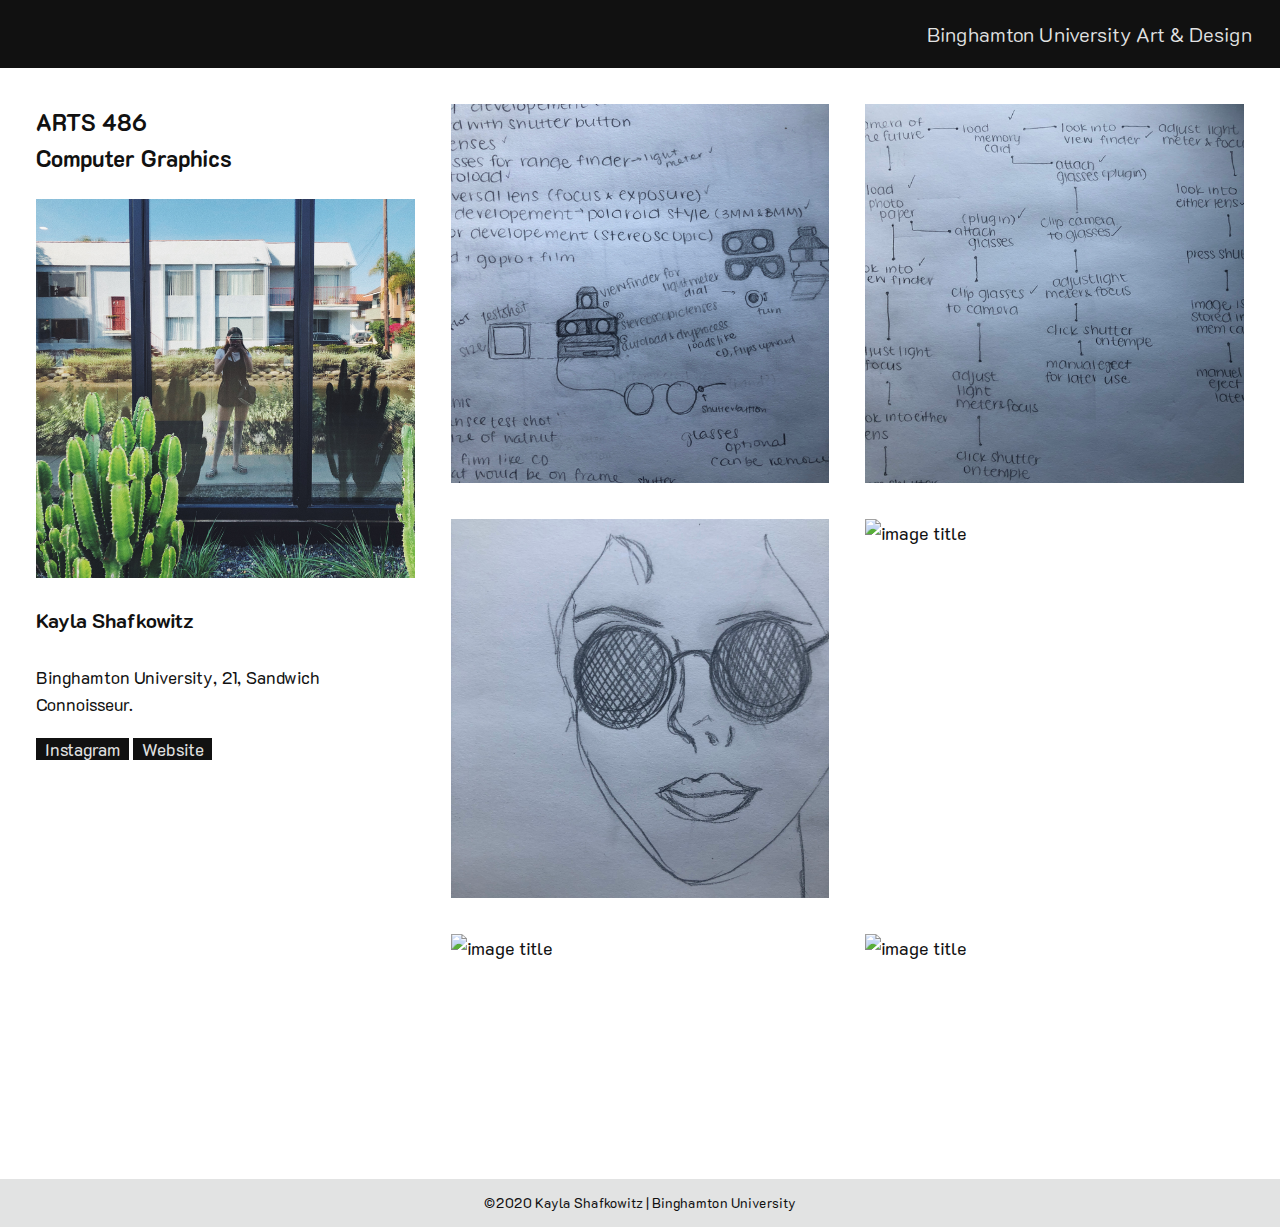
==== index.html @ 1d887729 "summary" ====
<!doctype html>
<html lang="en">
	<head>
		<meta charset="utf-8">
    <meta name="viewport" content="width=device-width, initial-scale=1.0">
		<title>ARTS 486 Journal | Kayla Shafkowitz</title>
		<link rel="stylesheet" href="css/normalize.css">
		<link rel="stylesheet" href="css/grid-utils.css">
		<link rel="stylesheet" href="css/style.css">
		<link href="https://fonts.googleapis.com/css?family=K2D&display=swap" rel="stylesheet">
		<script src="https://cdnjs.cloudflare.com/ajax/libs/jquery/3.4.1/jquery.min.js" integrity="sha256-CSXorXvZcTkaix6Yvo6HppcZGetbYMGWSFlBw8HfCJo=" crossorigin="anonymous"></script>
		<script src="js/main.js"></script>
	</head>

	<body>

		<div id="masthead">
			<h4><a href="http://binghamton-design.com/">Binghamton University Art & Design</a></h4>
		</div>

		<div class="wrapper">

			<div class="grid thumbs">

				<div class="width-12-12-m width-4-12 height-8" id="aside">
					<div class="aside-holder">
						<div class="thumb-box">
							<h3>ARTS 486<br />
							Computer Graphics</h3>
							<div class="half">
								<img class="r-image" src="images/thumbnail.png" title="image title" />
							</div>
							<div class="half">
								<h4>Kayla Shafkowitz</h4>
								<p>Binghamton University, 21, Sandwich Connoisseur.</p>
								<p>
									<a href="https://www.instagram.com/kaysh.arts/">Instagram</a> <a href="https://kaylashafkowitz.com/" target="_blank">Website</a> 
								</p>
							</div>
						</div>
					</div>
				</div>

				<div class="overlay-holder hidden">
					<div class="overlay">
						<div class="close-holder"><div title="close" id="close"><svg id="close-icon" data-name="close-icon" xmlns="http://www.w3.org/2000/svg" viewBox="0 0 23.21 23.21"><title>close</title><line x1="1" y1="1" x2="22.21" y2="22.21" stroke-linecap="round" stroke-miterlimit="10" stroke-width="2"/><line x1="1" y1="22.21" x2="22.21" y2="1" stroke-linecap="round" stroke-miterlimit="10" stroke-width="2"/></svg></div></div>
						<div class="body">
						</div>
					</div>
				</div>

				<div class="width-6-12-m width-4-12 thumb">
					<img class="r-image" src="images/sketchbook2.png" title="image title" />
					<div class="body">
						<h1>Project 1:  Camera of the Future: Spec</h1>
						<p><img class="r-image" src="images/cotf spec-05.jpg"></p>
						<p>My automatic thoughts for creating the Camera of the Future was to blend new with old. I wanted to incorperate simple elements from the Polariod, like a dry process, but keep new technology like utilizing a memory card. I created a three tier camera that would work in conjunction with detachable glasses for more detailed, professional use.
						</p>
					</div>
				</div>
				<div class="width-6-12-m width-4-12 thumb">
					<img class="r-image" src="images/userflow.png" title="image title" />
					<div class="body">
						<h1>Project 1:  Camera of the Future: Userflow Diagram</h1>
						<p><img class="r-image" src="images/ud watermark-01.png"></p>
						<p>The diagram takes the user along a series of decisions that can be made when using The Camera of the Future. You have a few options to choose from, like using the detachable glasses, or opting to use a memory card.
						</p>
					</div>
				</div>
				<div class="width-6-12-m width-4-12 thumb">
					<img class="r-image" src="images/face.jpg" title="image title" />
					<div class="body">
						<h1>Project 1:  Camera of the Future: Advertisement</h1>
						<p><img class="r-image" src="images/magazinegrain-05.jpg"></p>
						<p>The Camera of the Future has a reoccuring theme: duality. 
							I wanted to create an advertisement that depicted the camera's size, as well as function, both professionally and casually. 
						</p>
					</div>
				</div>
				<div class="width-6-12-m width-4-12 thumb">
					<img class="r-image" src="https://via.placeholder.com/600" title="image title" />
					<div class="body">
						<h1>Project 2:  Transcoding Data: Survey</h1>
						<p><img class="r-image" src="images/survey-01.png"></p>
						<p>Add a short description here. Lorem ipsum dolor sit amet, consectetur adipiscing elit. Praesent ex magna, blandit nec viverra faucibus, placerat convallis ipsum. Cras semper ipsum eget ullamcorper ultricies. Curabitur sit amet justo eu sapien molestie bibendum id in enim. Integer semper risus eget nibh eleifend, at vulputate risus laoreet. 
						</p>
					</div>
				</div>
				<div class="width-6-12-m width-4-12 thumb">
					<img class="r-image" src="https://via.placeholder.com/600" title="image title" />
					<div class="body">
						<h1>Project 1:  Ipsum Lorem</h1>
						<p><img class="r-image" src="https://via.placeholder.com/1600x900"></p>
						<p>Add a short description here. Lorem ipsum dolor sit amet, consectetur adipiscing elit. Praesent ex magna, blandit nec viverra faucibus, placerat convallis ipsum. Cras semper ipsum eget ullamcorper ultricies. Curabitur sit amet justo eu sapien molestie bibendum id in enim. Integer semper risus eget nibh eleifend, at vulputate risus laoreet. 
						</p>
					</div>
				</div>
				<div class="width-6-12-m width-4-12 thumb">
					<img class="r-image" src="https://via.placeholder.com/600" title="image title" />
					<div class="body">
						<h1>Project 1:  Ipsum Lorem</h1>
						<p><img class="r-image" src="https://via.placeholder.com/1600x900"></p>
						<p>Add a short description here. Lorem ipsum dolor sit amet, consectetur adipiscing elit. Praesent ex magna, blandit nec viverra faucibus, placerat convallis ipsum. Cras semper ipsum eget ullamcorper ultricies. Curabitur sit amet justo eu sapien molestie bibendum id in enim. Integer semper risus eget nibh eleifend, at vulputate risus laoreet. 
						</p>
					</div>
				</div>
			</div>
		</div>

		<div id="footer">
			<p>©2020 Kayla Shafkowitz | Binghamton University</p>
		</div>

	</body>
</html>
---- css/grid-utils.css ----
/* G R I D */

.grid {
  display: grid;
  grid-template-columns: repeat(12, 1fr);
  position: relative;
  /*grid-gap: 1em;*/
}

.grid div {
  /*background-color:rgba(0,0,0,0.1);*/
}

.height-2 {
	grid-row: span 2;
}

.height-3 {
	grid-row: span 3;
}

.height-8 {
  grid-row: span 8;
}

@media (max-width: 699px) {
  .order-1 {
		order: 1;
	}

  .order-2 {
	 order: 2;
	}

  .order-3 {
   order: 3;
  }

  .order-4 {
   order: 4;
  }

  .order-5 {
   order: 5;
  }

  .order-6 {
   order: 6;
  }

  .order-7 {
   order: 7;
  }

  .order-8 {
   order: 8;
  }

}

/* M O B I L E */

.width-1-12-m {
  grid-column: span 1;
}

.width-2-12-m {
  grid-column: span 2;
}

.width-3-12-m {
  grid-column: span 3;
}

.width-4-12-m {
  grid-column: span 4;
}

.width-5-12-m {
  grid-column: span 5;
}

.width-6-12-m {
  grid-column: span 6;
}

.width-7-12-m {
  grid-column: span 7;
}

.width-8-12-m {
  grid-column: span 8;
}

.width-9-12-m {
  grid-column: span 9;
}

.width-10-12-m {
  grid-column: span 10;
}

.width-11-12-m {
  grid-column: span 11;
}

.width-12-12-m {
  grid-column: span 12;

}

/* D E S K T O P / L A P T O P */
@media (min-width: 700px) {

.width-1-12 {
    grid-column: span 1;
  }

.width-2-12 {
    grid-column: span 2;
  }

.width-3-12 {
    grid-column: span 3;
  }

.width-4-12 {
    grid-column: span 4;
  }

.width-5-12 {
    grid-column: span 5;
  }

.width-6-12 {
    grid-column: span 6;
  }

.width-7-12 {
    grid-column: span 7;
  }

.width-8-12 {
    grid-column: span 8;
  }

.width-9-12 {
    grid-column: span 9;
  }

.width-10-12 {
    grid-column: span 10;
  }

.width-11-12 {
    grid-column: span 11;
  }

.width-12-12 {
    grid-column: span 12;
  }

.centered-6 {
    grid-column: 4 / span 6;
  }

}

/* for centering vertically */

.flex-content {
  display: flex;
  /*align-items: center;*/
  height: 100%;
}

.vertically-centered {
  width: 100%;
  align-self: center;
}

.vertically-bottom {
  width: 100%;
  align-self: end;
}
---- css/style.css ----
/* vars */
:root {
  --background-color: #ffffff;
  --link-color: #E2E3E3;
  --alt-link-color: #111;
  --body-color: #111111;
  --light-grey: #A9AAAA;
  --lighter-grey: #C6C7C6;
  --lightest-grey: #E2E3E3;
}

html {
    margin: 0;
}

body {
    background-color: var(--background-color);
    text-align: left;
    margin: 0;
    color: var(--body-color);
    font-family: 'K2D', sans-serif;
    font-size: 12px;
    line-height: 1.6;
    min-width: 320px;
    height: 100%;
    position: relative;
}

.wrapper {
    position: relative;
    max-width: 100%;
    margin: 0 1em;
}

.grid div {
  /*background-color:rgba(0,0,0,0.1);*/
}

.box {
    
}

.thumb-box h3, .box h3 {
  margin-top: 0;
}

#masthead {
    background-color: var(--body-color);
    padding: 1em;
    text-align: right;
}

.aside-holder .box p:last-child {
    padding-bottom: 1.6em;
    border-bottom: .75em solid var(--body-color);
}

#footer {
    width: 100%;
    overflow: hidden;
    text-align: center;
    font-size: .75em;
    background-color: var(--lightest-grey);
}


h1, h2, h3, h4, h5, h6 {
  font-weight: bold;
  font-family: 'K2D', sans-serif;
}
h1 {
  font-size: 2.21em;
}
h2 {
  font-size: 1.5em;
}
h3 {
  font-size: 1.25em;
}
h4 {
  font-size: 1.125em;
}

#masthead h4 {
    margin: 0;
    font-weight: 300;
}

#masthead h4 a {
    color: var(--link-color);
    background-color: var(--body-color);
}

#masthead h4 a:hover {
    color: var(--link-color) !important;
}

#aside h2 {
    margin-top: 0
}

#aside p {
    font-size: .95em;
}

a {
  white-space: nowrap;
  transition: color, background-color 0.333s ease-in-out;
  padding: 0 .5em;
  color: var(--link-color);
  background-color: var(--alt-link-color);
  text-decoration: none;
}

a:hover {
    color: var(--alt-link-color) !important;
    background-color: var(--link-color);
}

a:visited {
  color: var(--link-color);
}

.r-image {
    display: block;
    width: 100%;
    height: auto;
}

.post {
  padding: 0em 0em 2em 0em;
}

.post:first-child {
  padding-top: .3em;
}

.post:first-child h1 {
  margin-top: 0;
}

.post h1, .overlay h1 {
  font-style: italic;
}

.overlay h1 {
  margin-top: 0;
}

.post p {
  clear: both;
}

.post p.date {
  margin-top: 0;
  color: #bbbbbb;
  font-size: 12px;
  text-transform: uppercase;
  text-align: right;
}

/*for thumbnail type layout */

.thumbs {
  grid-gap: 2em;
  padding: 2em 1em;
}

.posts {
  grid-gap: 2em;
  padding: 2em 1em;
}

.thumb {
  cursor: pointer;
}

.thumb .body {
  display: none;
}

.overlay-holder {
  position: relative;
  transition: opacity .5s ease-in-out, visibility .5s ease-in-out ;
}

.overlay-odd:before {
  background-color: var(--body-color);
  content: "";
  position: absolute;
  width: 1em;
  height: 1em;
  top: -.5em;
  right: 1em;
  transform: rotate(45deg);
}

.overlay-even:before {
  background-color: var(--body-color);
  content: "";
  position: absolute;
  width: 1em;
  height: 1em;
  top: -.5em;
  left: 1em;
  transform: rotate(45deg);
}

.overlay-holder.hidden {
  display: none;
  opacity: 0;
  visibility: hidden;
}

.overlay-holder.active {
  display: block;
  opacity: 1;
  visibility: visible;
}

.overlay {
  padding: 2em;
  background-color: var(--body-color);
  color: var(--background-color);
}

@media (min-width: 700px) {
  .overlay-holder {
      grid-column: 5 / span 8;
    }
}

@media (max-width: 699px) {
  .overlay-holder {
      grid-column: span 12;
    }
}

.overlay .close-holder {
  width: 100%;
  overflow: hidden;
}

.overlay #close {
  display: inline-block;
  text-align: center;
  width: 1.6em; 
  height: 1.6em;
  float: right;
  cursor: pointer;
}

.overlay #close svg {
  stroke: var(--background-color);
}

/*
.overlay #close {
  font-family: 'K2D', sans-serif;
  background: var(--body-color);
  border-radius: 1em;
  -moz-border-radius: 1em;
  -webkit-border-radius: 1em;
  border: 2px solid var(--background-color);
  color: var(--background-color);
  display: inline-block;
  font-weight: 300;
  font-size: 1.6em;
  line-height: 1.6em;
  text-align: center;
  width: 1.6em; 
  float: right;
  cursor: pointer;
}
*/

/* for variable type sizing */
@media screen and (min-width: 320px) {
  body {
    font-size: calc(12px + 6 * ((100vw - 320px) / 960));
  }
}

@media screen and (min-width: 1280px) {
  body {
    font-size: 18px;
  }

}

@media (max-width: 699px) {

  .aside-holder .box .half {
    width: calc(50% - 1em);
    float: left;
  }

  .aside-holder .thumb-box .half {
    width: calc(50% - 1em);
    float: left;
  }

  .aside-holder .box {
    overflow: hidden;
    padding-bottom: 2em;
    border-bottom: .75em solid var(--body-color);
  }

  .aside-holder .thumb-box {
    overflow: hidden;
    padding-bottom: 2em;
    border-bottom: .75em solid var(--body-color);
  }

  .aside-holder .box .half:last-child {
    margin-left: 2em;
  }

  .aside-holder .thumb-box .half:last-child {
    margin-left: 2em;
  }

  .aside-holder .box p:last-child, .aside-holder .thumb-box p:last-child {
    padding-bottom: 0;
    border-bottom: none;
  }

}
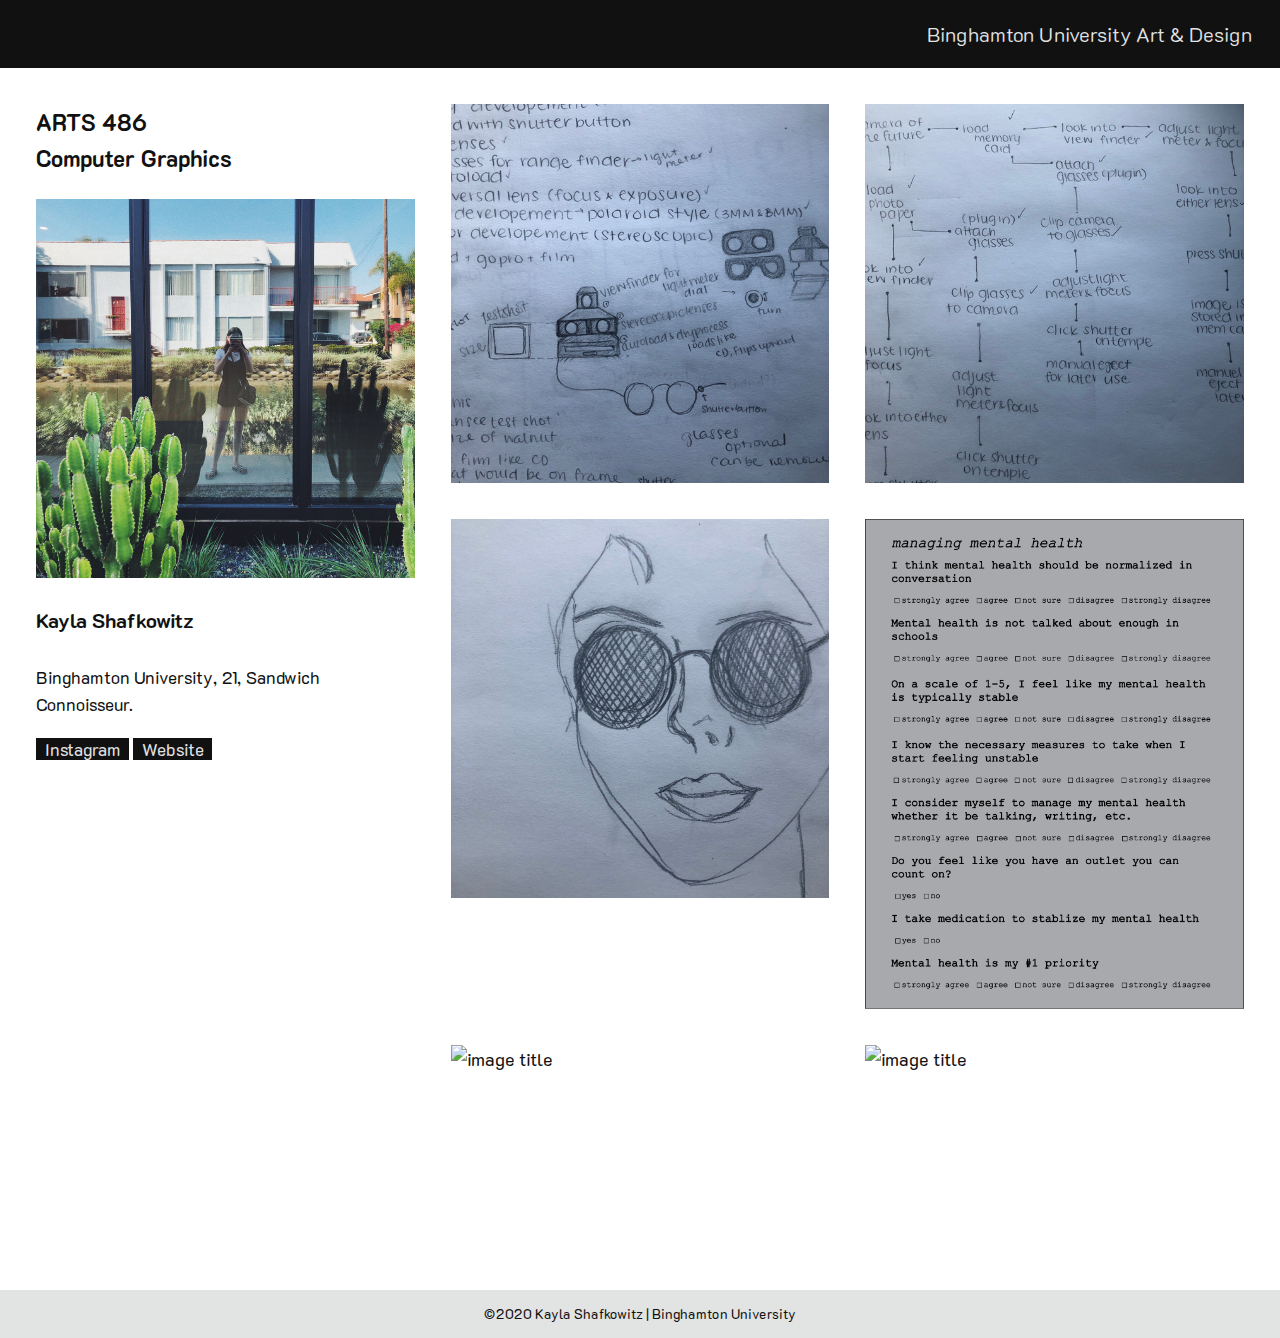
==== commit f0a3f110: "summary" ====
--- a/index.html
+++ b/index.html
@@ -78,7 +78,7 @@
 					</div>
 				</div>
 				<div class="width-6-12-m width-4-12 thumb">
-					<img class="r-image" src="https://via.placeholder.com/600" title="image title" />
+					<img class="r-image" src="images/survey-01.png" title="image title" />
 					<div class="body">
 						<h1>Project 2:  Transcoding Data: Survey</h1>
 						<p><img class="r-image" src="images/survey-01.png"></p>
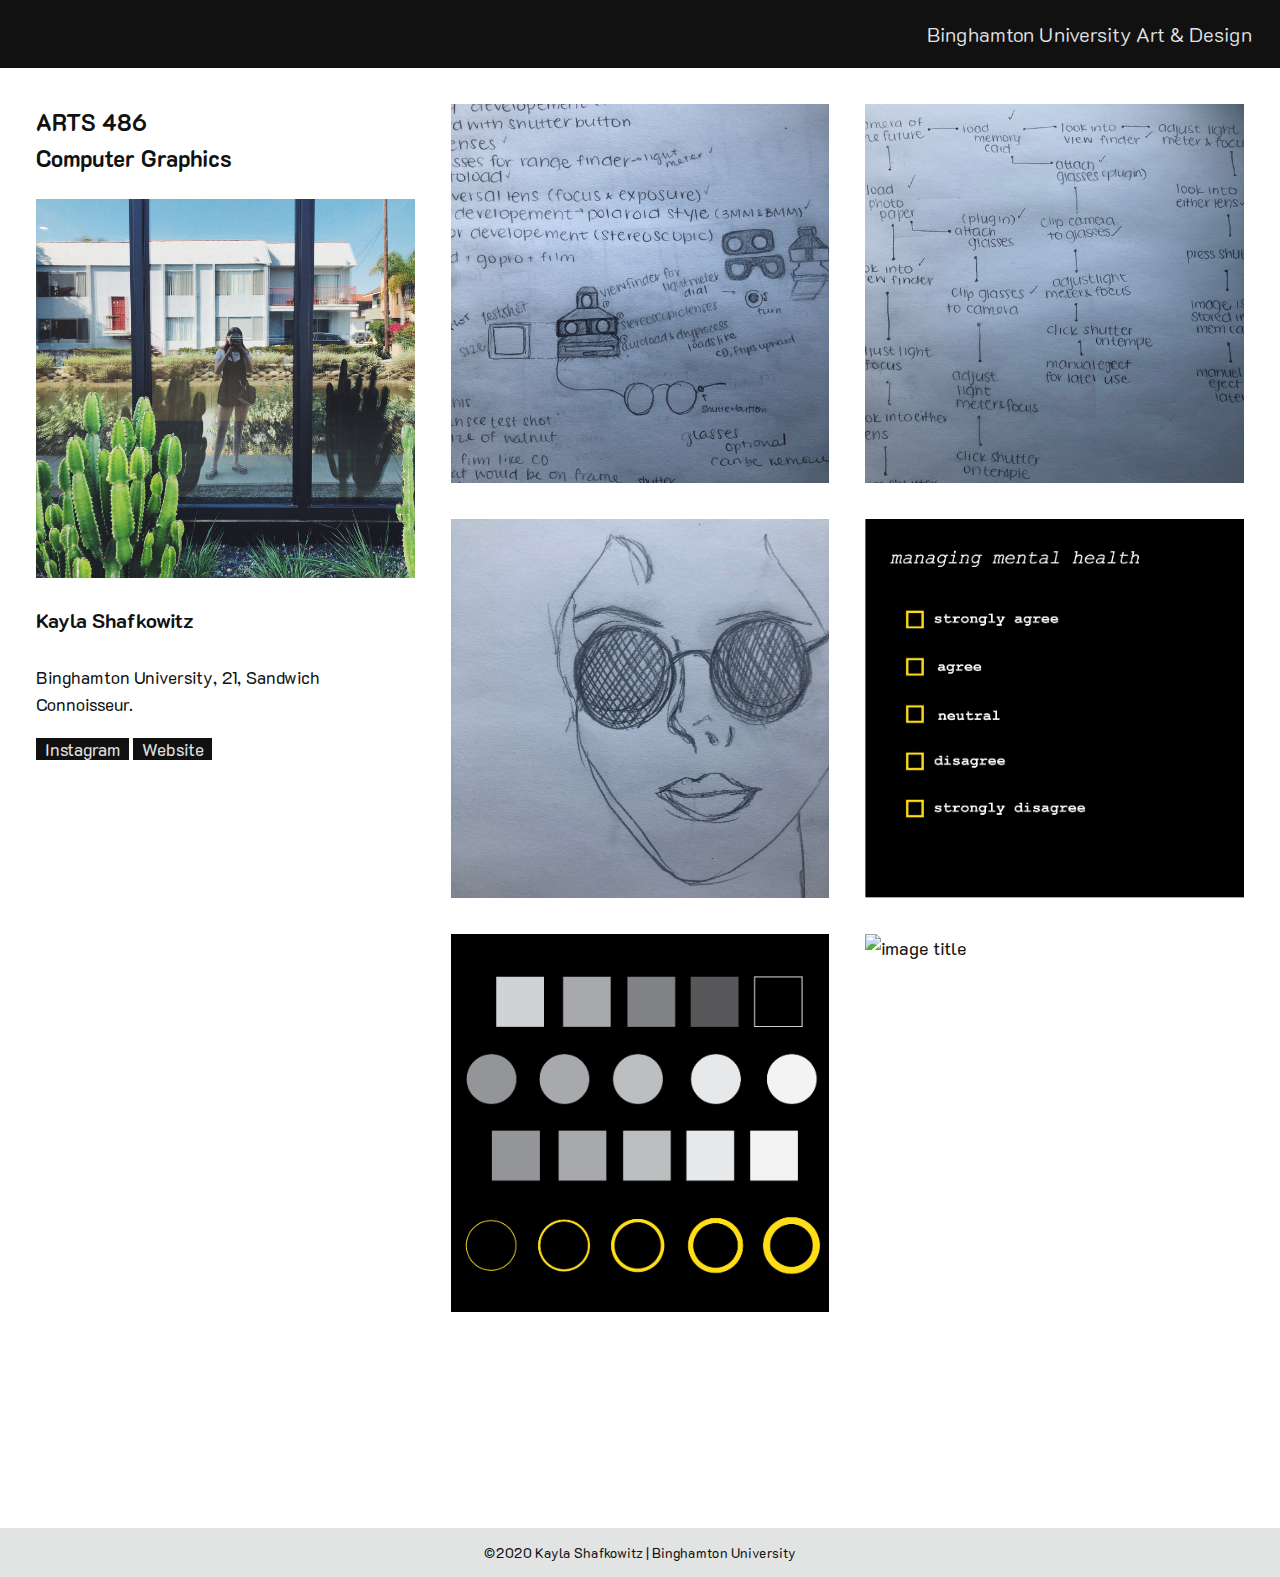
==== commit dbb90eb0: "summary" ====
--- a/index.html
+++ b/index.html
@@ -78,16 +78,16 @@
 					</div>
 				</div>
 				<div class="width-6-12-m width-4-12 thumb">
-					<img class="r-image" src="images/survey-01.png" title="image title" />
+					<img class="r-image" src="images/cover1.png" title="image title" />
 					<div class="body">
 						<h1>Project 2:  Transcoding Data: Survey</h1>
 						<p><img class="r-image" src="images/survey-01.png"></p>
-						<p>Add a short description here. Lorem ipsum dolor sit amet, consectetur adipiscing elit. Praesent ex magna, blandit nec viverra faucibus, placerat convallis ipsum. Cras semper ipsum eget ullamcorper ultricies. Curabitur sit amet justo eu sapien molestie bibendum id in enim. Integer semper risus eget nibh eleifend, at vulputate risus laoreet. 
+						<p>Mental health has come a long way recently, but there's still much more of a journey. These survey questions and answers show how college student's outlook on their personal mental health, and how mental health is dealt with in their community. 
 						</p>
 					</div>
 				</div>
 				<div class="width-6-12-m width-4-12 thumb">
-					<img class="r-image" src="https://via.placeholder.com/600" title="image title" />
+					<img class="r-image" src="images/survey11-11.png" title="image title" />
 					<div class="body">
 						<h1>Project 1:  Ipsum Lorem</h1>
 						<p><img class="r-image" src="https://via.placeholder.com/1600x900"></p>
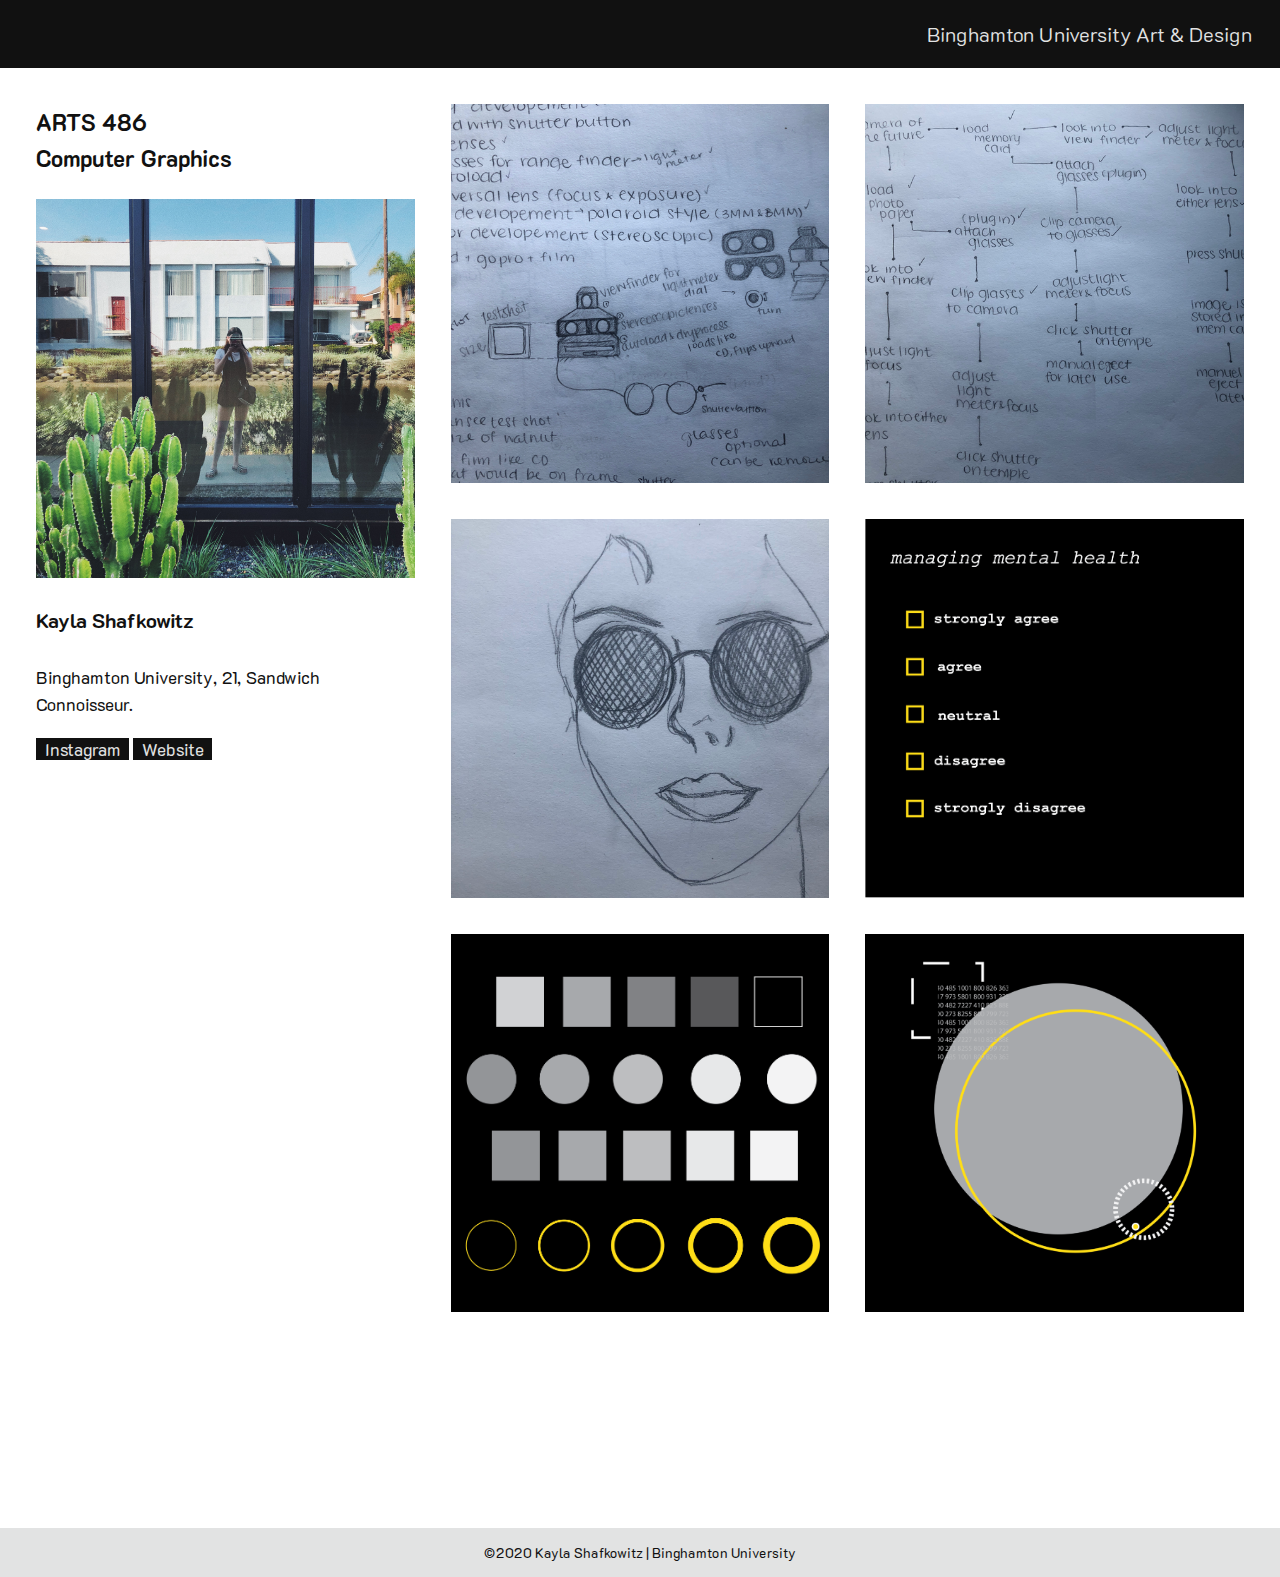
==== commit de181073: "summary" ====
--- a/index.html
+++ b/index.html
@@ -89,18 +89,18 @@
 				<div class="width-6-12-m width-4-12 thumb">
 					<img class="r-image" src="images/survey11-11.png" title="image title" />
 					<div class="body">
-						<h1>Project 1:  Ipsum Lorem</h1>
+						<h1>Project 1:  Transcoding Data: Responses</h1>
 						<p><img class="r-image" src="https://via.placeholder.com/1600x900"></p>
-						<p>Add a short description here. Lorem ipsum dolor sit amet, consectetur adipiscing elit. Praesent ex magna, blandit nec viverra faucibus, placerat convallis ipsum. Cras semper ipsum eget ullamcorper ultricies. Curabitur sit amet justo eu sapien molestie bibendum id in enim. Integer semper risus eget nibh eleifend, at vulputate risus laoreet. 
+						<p>Responses are coded into shapes and colors as shown above. Each element whether it be circle, square, white, or black, has a corresponding answer to a question. Above is an example of one full response. 
 						</p>
 					</div>
 				</div>
 				<div class="width-6-12-m width-4-12 thumb">
-					<img class="r-image" src="https://via.placeholder.com/600" title="image title" />
+					<img class="r-image" src="images/2000px-013.png" title="image title" />
 					<div class="body">
-						<h1>Project 1:  Ipsum Lorem</h1>
-						<p><img class="r-image" src="https://via.placeholder.com/1600x900"></p>
-						<p>Add a short description here. Lorem ipsum dolor sit amet, consectetur adipiscing elit. Praesent ex magna, blandit nec viverra faucibus, placerat convallis ipsum. Cras semper ipsum eget ullamcorper ultricies. Curabitur sit amet justo eu sapien molestie bibendum id in enim. Integer semper risus eget nibh eleifend, at vulputate risus laoreet. 
+						<h1>Project 1:  Transcoding Data: Key</h1>
+						<p><img class="r-image" src="images/key-01.png"></p>
+						<p>Above is one response from a singular participant in the survey. Each component has a corresponding answer to each question as seen in the key below. 
 						</p>
 					</div>
 				</div>
